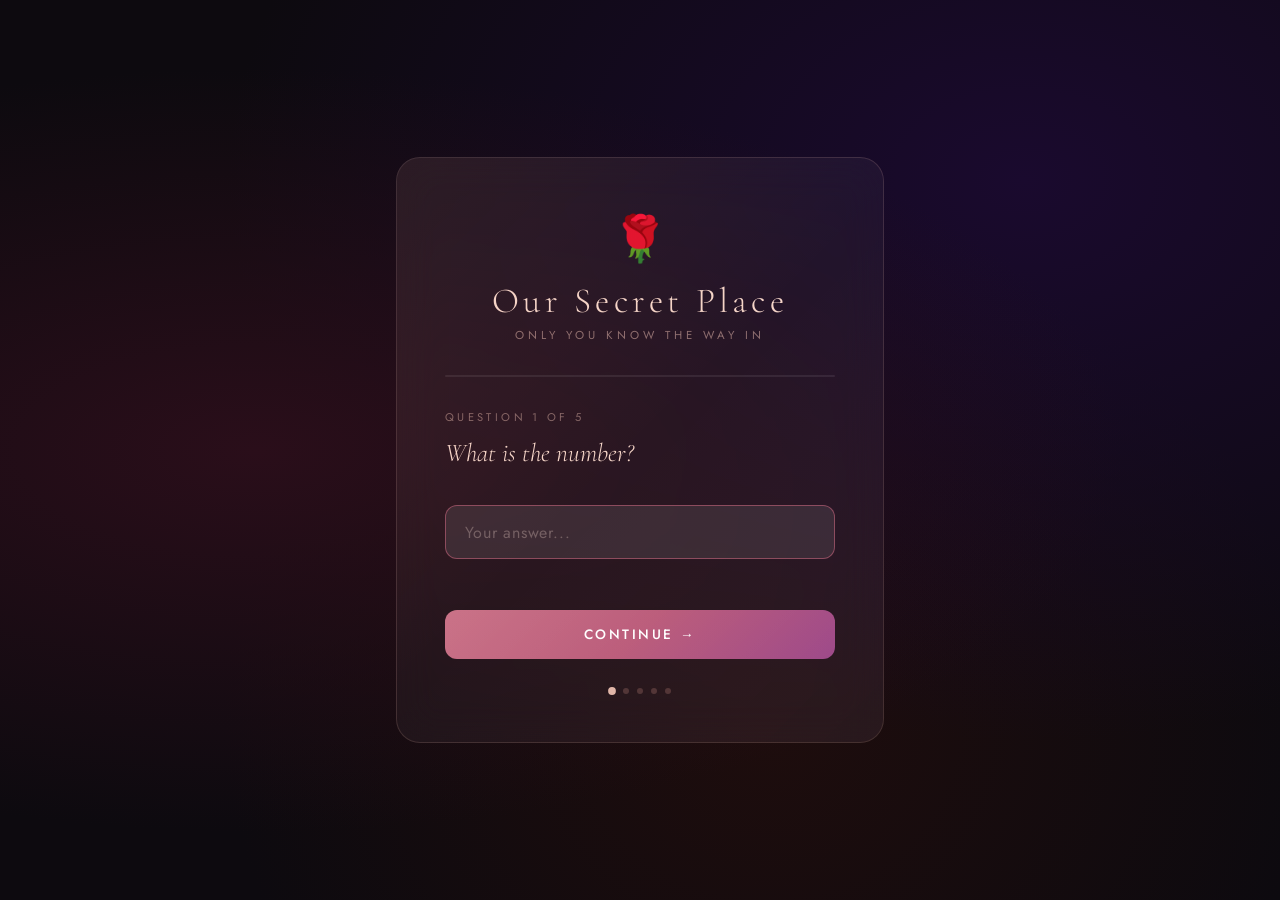
==== index.html @ 3a6cdae5 "still making changes" ====
<!DOCTYPE html>
<html>
<head>
<meta charset="UTF-8">
<meta name="viewport" content="width=device-width, initial-scale=1.0">
<style>
  
  @import url('https://fonts.googleapis.com/css2?family=Cormorant+Garamond:ital,wght@0,300;0,400;0,600;1,300;1,400&family=Jost:wght@300;400;500&display=swap');

  *, *::before, *::after { box-sizing: border-box; margin: 0; padding: 0; }

  body {
    font-family: 'Jost', sans-serif;
    min-height: 100vh;
    background: #0d0a0f;
    color: #f5ede8;
    display: flex;
    align-items: center;
    justify-content: center;
    overflow-x: hidden;
  }

  .bg {
    position: fixed; inset: 0; z-index: 0;
    background: radial-gradient(ellipse at 20% 50%, #2a0e1a 0%, transparent 60%),
                radial-gradient(ellipse at 80% 20%, #1a0a2e 0%, transparent 55%),
                radial-gradient(ellipse at 60% 80%, #1e0d0d 0%, transparent 50%),
                #0d0a0f;
  }

  .petals-container {
    position: fixed; inset: 0; z-index: 1; pointer-events: none; overflow: hidden;
  }

  .petal {
    position: absolute; top: -40px;
    font-size: 18px;
    opacity: 0;
    animation: fallPetal linear infinite;
  }

  @keyframes fallPetal {
    0%   { transform: translateY(0) rotate(0deg) translateX(0); opacity: 0; }
    10%  { opacity: 0.6; }
    90%  { opacity: 0.3; }
    100% { transform: translateY(110vh) rotate(540deg) translateX(80px); opacity: 0; }
  }

  .wrap {
    position: relative; z-index: 10;
    width: 100%; max-width: 520px;
    padding: 1rem;
    display: flex;
    flex-direction: column;
    align-items: center;
    gap: 0;
  }

  /* SCREENS */
  .screen { width: 100%; display: none; flex-direction: column; align-items: center; gap: 0; }
  .screen.active { display: flex; }

  /* LOGIN CARD */
.card {
  width: 100%;
  max-width: 520px;
  background: rgba(255,255,255,0.04);
  border: 1px solid rgba(255,200,190,0.15);
  border-radius: 24px;
  padding: clamp(1.5rem, 4vw, 3rem);
  backdrop-filter: blur(20px);
  position: relative;
  overflow: hidden;
}
@media (max-width: 600px) {
  body {
    padding: 1rem;
  }

  .wrap {
    padding: 0;
    max-width: 100%;
  }

  .logo-title {
    font-size: 1.8rem;
  }

  .question-text {
    font-size: 1.25rem;
    min-height: auto;
  }

  .btn {
    padding: 1rem;
    font-size: 0.8rem;
  }

  .card {
    border-radius: 18px;
  }
}

  .card::before {
    content: '';
    position: absolute; inset: 0;
    background: linear-gradient(135deg, rgba(255,150,130,0.06) 0%, transparent 50%, rgba(180,100,200,0.04) 100%);
    pointer-events: none;
  }

  .logo {
    text-align: center;
    margin-bottom: 2rem;
  }

  .logo-heart {
    font-size: 2.8rem;
    display: block;
    margin-bottom: 0.5rem;
    animation: heartbeat 2s ease-in-out infinite;
  }

  @keyframes heartbeat {
    0%, 100% { transform: scale(1); }
    14% { transform: scale(1.15); }
    28% { transform: scale(1); }
    42% { transform: scale(1.1); }
    56% { transform: scale(1); }
  }

  .logo-title {
    font-family: 'Cormorant Garamond', serif;
    font-size: 2.2rem;
    font-weight: 300;
    letter-spacing: 0.12em;
    color: #f5d5c8;
  }

  .logo-sub {
    font-size: 0.72rem;
    letter-spacing: 0.35em;
    text-transform: uppercase;
    color: rgba(245,200,185,0.5);
    margin-top: 0.3rem;
  }

  /* PROGRESS */
  .progress-bar {
    width: 100%;
    height: 2px;
    background: rgba(255,255,255,0.08);
    border-radius: 2px;
    margin-bottom: 2rem;
    overflow: hidden;
  }

  .progress-fill {
    height: 100%;
    background: linear-gradient(90deg, #c4637a, #e8a87c);
    border-radius: 2px;
    transition: width 0.5s cubic-bezier(.4,0,.2,1);
  }

  .step-label {
    font-size: 0.7rem;
    letter-spacing: 0.3em;
    text-transform: uppercase;
    color: rgba(245,200,185,0.45);
    margin-bottom: 0.6rem;
  }

  .question-text {
    font-family: 'Cormorant Garamond', serif;
    font-size: 1.6rem;
    font-weight: 300;
    font-style: italic;
    color: #f5d5c8;
    margin-bottom: 1.6rem;
    line-height: 1.4;
    min-height: 2.8rem;
  }

  .input-wrap {
    position: relative;
    margin-bottom: 1.2rem;
  }

  .input-wrap input {
    width: 100%;
    background: rgba(255,255,255,0.06);
    border: 1px solid rgba(255,180,160,0.2);
    border-radius: 12px;
    padding: 0.9rem 1.2rem;
    font-family: 'Jost', sans-serif;
    font-size: 1rem;
    color: #f5ede8;
    letter-spacing: 0.05em;
    outline: none;
    transition: border-color 0.3s, background 0.3s;
  }

  .input-wrap input::placeholder { color: rgba(245,220,210,0.3); }
  .input-wrap input:focus {
    border-color: rgba(196,99,122,0.6);
    background: rgba(255,255,255,0.09);
  }

  .input-wrap input.error { border-color: rgba(220,80,80,0.7); animation: shake 0.35s ease; }
  .input-wrap input.success { border-color: rgba(100,210,140,0.7); }

  @keyframes shake {
    0%,100% { transform: translateX(0); }
    20% { transform: translateX(-8px); }
    40% { transform: translateX(8px); }
    60% { transform: translateX(-5px); }
    80% { transform: translateX(5px); }
  }

  .err-msg {
    font-size: 0.78rem;
    color: #e87070;
    margin-top: 0.4rem;
    min-height: 1.1rem;
    letter-spacing: 0.04em;
    display: flex;
    align-items: center;
    gap: 0.4rem;
  }

  .btn {
    width: 100%;
    padding: 0.9rem;
    border: none;
    border-radius: 12px;
    background: linear-gradient(135deg, #c4637a 0%, #b85575 50%, #9e4a8a 100%);
    color: #fff;
    font-family: 'Jost', sans-serif;
    font-size: 0.85rem;
    font-weight: 500;
    letter-spacing: 0.18em;
    text-transform: uppercase;
    cursor: pointer;
    margin-top: 0.5rem;
    transition: opacity 0.2s, transform 0.15s;
    position: relative;
    overflow: hidden;
  }

  .btn:hover { opacity: 0.9; transform: translateY(-1px); }
  .btn:active { transform: scale(0.98); }

  .btn::after {
    content: '';
    position: absolute; inset: 0;
    background: linear-gradient(135deg, rgba(255,255,255,0.1), transparent);
    pointer-events: none;
  }

  /* DOTS */
  .dots {
    display: flex; gap: 8px; justify-content: center; margin-top: 1.8rem;
  }

  .dot {
    width: 6px; height: 6px; border-radius: 50%;
    background: rgba(255,180,160,0.2);
    transition: background 0.3s, transform 0.3s;
  }

  .dot.done { background: rgba(196,99,122,0.8); transform: scale(1.2); }
  .dot.current { background: rgba(245,200,185,0.9); transform: scale(1.3); }

  /* HOME SCREEN */
  .home-card {
    width: 100%;
    background: rgba(255,255,255,0.04);
    border: 1px solid rgba(255,200,190,0.15);
    border-radius: 24px;
    padding: 3rem 2.5rem;
    backdrop-filter: blur(20px);
    text-align: center;
  }

  .home-welcome {
    font-family: 'Cormorant Garamond', serif;
    font-size: 2.8rem;
    font-weight: 300;
    font-style: italic;
    color: #f5d5c8;
    margin-bottom: 0.5rem;
  }

  .home-sub {
    font-size: 0.78rem;
    letter-spacing: 0.3em;
    text-transform: uppercase;
    color: rgba(245,200,185,0.4);
    margin-bottom: 2.5rem;
  }

  .nav-grid {
    display: grid;
    grid-template-columns: 1fr 1fr;
    gap: 1rem;
    margin-bottom: 2rem;
  }

  .nav-item {
    background: rgba(255,255,255,0.05);
    border: 1px solid rgba(255,180,160,0.15);
    border-radius: 16px;
    padding: 1.4rem 1rem;
    cursor: pointer;
    transition: background 0.2s, border-color 0.2s, transform 0.2s;
    display: flex;
    flex-direction: column;
    align-items: center;
    gap: 0.6rem;
  }

  .nav-item:hover {
    background: rgba(196,99,122,0.15);
    border-color: rgba(196,99,122,0.4);
    transform: translateY(-2px);
  }

  .nav-icon { font-size: 1.8rem; }

  .nav-label {
    font-size: 0.75rem;
    letter-spacing: 0.2em;
    text-transform: uppercase;
    color: rgba(245,200,185,0.7);
  }

  .logout-btn {
    background: transparent;
    border: 1px solid rgba(255,180,160,0.2);
    border-radius: 10px;
    padding: 0.6rem 1.6rem;
    color: rgba(245,200,185,0.45);
    font-family: 'Jost', sans-serif;
    font-size: 0.75rem;
    letter-spacing: 0.2em;
    text-transform: uppercase;
    cursor: pointer;
    transition: all 0.2s;
  }

  .logout-btn:hover { border-color: rgba(196,99,122,0.4); color: #f5d5c8; }

  /* DECORATIVE LINE */
  .deco-line {
    width: 60px; height: 1px;
    background: linear-gradient(90deg, transparent, rgba(196,99,122,0.5), transparent);
    margin: 1.5rem auto;
  }
</style>
</head>
<body>

<div class="bg"></div>
<div class="petals-container" id="petals"></div>

<div class="wrap">

  <!-- LOGIN SCREEN -->
  <div class="screen active" id="screen-login">
    <div class="card">
      <div class="logo">
        <span class="logo-heart">🌹</span>
        <div class="logo-title">Our Secret Place</div>
        <div class="logo-sub">Only you know the way in</div>
      </div>

      <div class="progress-bar">
        <div class="progress-fill" id="progress" style="width: 0%"></div>
      </div>

      <div class="step-label" id="step-label">Question 1 of 5</div>
      <div class="question-text" id="question-text">What is the number?</div>

      <div class="input-wrap">
        <input type="text" id="answer-input" placeholder="Your answer..." autocomplete="off" />
        <div class="err-msg" id="err-msg"></div>
      </div>

      <button class="btn" id="next-btn" onclick="checkAnswer()">Continue →</button>

      <div class="dots" id="dots"></div>
    </div>
  </div>

  <!-- HOME SCREEN -->
  <div class="screen" id="screen-home">
    <div class="home-card">
      <div style="font-size:3rem; margin-bottom:0.8rem;">💕</div>
      <div class="home-welcome">Welcome, My Love</div>
      <div class="home-sub">You knew every answer</div>
      <div class="deco-line"></div>

      <div class="nav-grid">
        <div class="nav-item">
          <span class="nav-icon">📖</span>
          <span class="nav-label">Our Story</span>
        </div>
        <div class="nav-item">
          <span class="nav-icon">📸</span>
          <span class="nav-label">Memories</span>
        </div>
        <div class="nav-item">
          <span class="nav-icon">💌</span>
          <span class="nav-label">Love Notes</span>
        </div>
        <div class="nav-item">
          <span class="nav-icon">🌟</span>
          <span class="nav-label">Our Dreams</span>
        </div>
      </div>

      <div class="deco-line"></div>
      <button class="logout-btn" onclick="logout()">Sign Out</button>
    </div>
  </div>

</div>

<script>
  const QUESTIONS = [
    { q: "What is the number?",             key: "27",                          hint: "Think carefully, my love..." },
    { q: "What is the love code?",           key: "WFWTWF",                      hint: "Only we know this one..." },
    { q: "How many kids?",                   key: "5",                           hint: "Our little family..." },
    { q: "Behind the necklace?",             key: "no matter what i will love you always", hint: "Those special words..." },
    { q: "What do we rely on?",              key: "FAITHFULLNESS",              hint: "Our foundation..." }
  ];

  let step = 0;
  let attempts = 0;

  function normalize(s){ return s.trim().toLowerCase().replace(/\s+/g,' '); }

  function renderStep(){
    const q = QUESTIONS[step];
    document.getElementById('question-text').textContent = q.q;
    document.getElementById('step-label').textContent = `Question ${step+1} of ${QUESTIONS.length}`;
    document.getElementById('progress').style.width = (step / QUESTIONS.length * 100) + '%';
    document.getElementById('answer-input').value = '';
    document.getElementById('answer-input').className = '';
    document.getElementById('err-msg').textContent = '';
    renderDots();
    document.getElementById('answer-input').focus();
    attempts = 0;
  }

  function renderDots(){
    const c = document.getElementById('dots');
    c.innerHTML = '';
    for(let i=0;i<QUESTIONS.length;i++){
      const d = document.createElement('div');
      d.className = 'dot' + (i < step ? ' done' : i === step ? ' current' : '');
      c.appendChild(d);
    }
  }

  function checkAnswer(){
    const inp = document.getElementById('answer-input');
    const val = normalize(inp.value);
    const correct = normalize(QUESTIONS[step].key);
    const err = document.getElementById('err-msg');

    if(!val){ err.textContent = '✦ Please enter your answer'; return; }

    if(val === correct){
      inp.className = 'success';
      err.textContent = '';
      step++;
      if(step >= QUESTIONS.length){
        document.getElementById('progress').style.width = '100%';
        setTimeout(showHome, 600);
      } else {
        setTimeout(renderStep, 450);
      }
    } else {
      attempts++;
      inp.className = 'error';
      setTimeout(()=>inp.classList.remove('error'),400);
      if(attempts >= 2){
        err.textContent = '✦ ' + QUESTIONS[step].hint;
      } else {
        err.textContent = '✦ That\'s not quite right, try again';
      }
    }
  }

function showHome(){
  localStorage.setItem("authenticated", "true");

  setTimeout(() => {
    window.location.href = "home-page.html";
  }, 1200);
}



  function logout(){
    step = 0;
    document.getElementById('screen-home').classList.remove('active');
    document.getElementById('screen-login').classList.add('active');
    renderStep();
  }

  document.getElementById('answer-input').addEventListener('keydown', e => {
    if(e.key === 'Enter') checkAnswer();
  });

  // PETALS
  const PETAL_CHARS = ['🌸','🌺','🌹','💮','🏵','✿','❀'];
  function spawnPetal(){
    const p = document.createElement('div');
    p.className = 'petal';
    p.textContent = PETAL_CHARS[Math.floor(Math.random()*PETAL_CHARS.length)];
    p.style.left = Math.random()*100 + 'vw';
    p.style.fontSize = (12 + Math.random()*14) + 'px';
    p.style.animationDuration = (8 + Math.random()*10) + 's';
    p.style.animationDelay = (Math.random()*6) + 's';
    document.getElementById('petals').appendChild(p);
    setTimeout(()=>p.remove(), 20000);
  }

  function createBurst(){
    for(let i=0;i<12;i++) setTimeout(spawnPetal, i*80);
  }

  setInterval(spawnPetal, 1800);
  for(let i=0;i<5;i++) setTimeout(spawnPetal, i*400);

  renderStep();




</script>
</body>
</html>
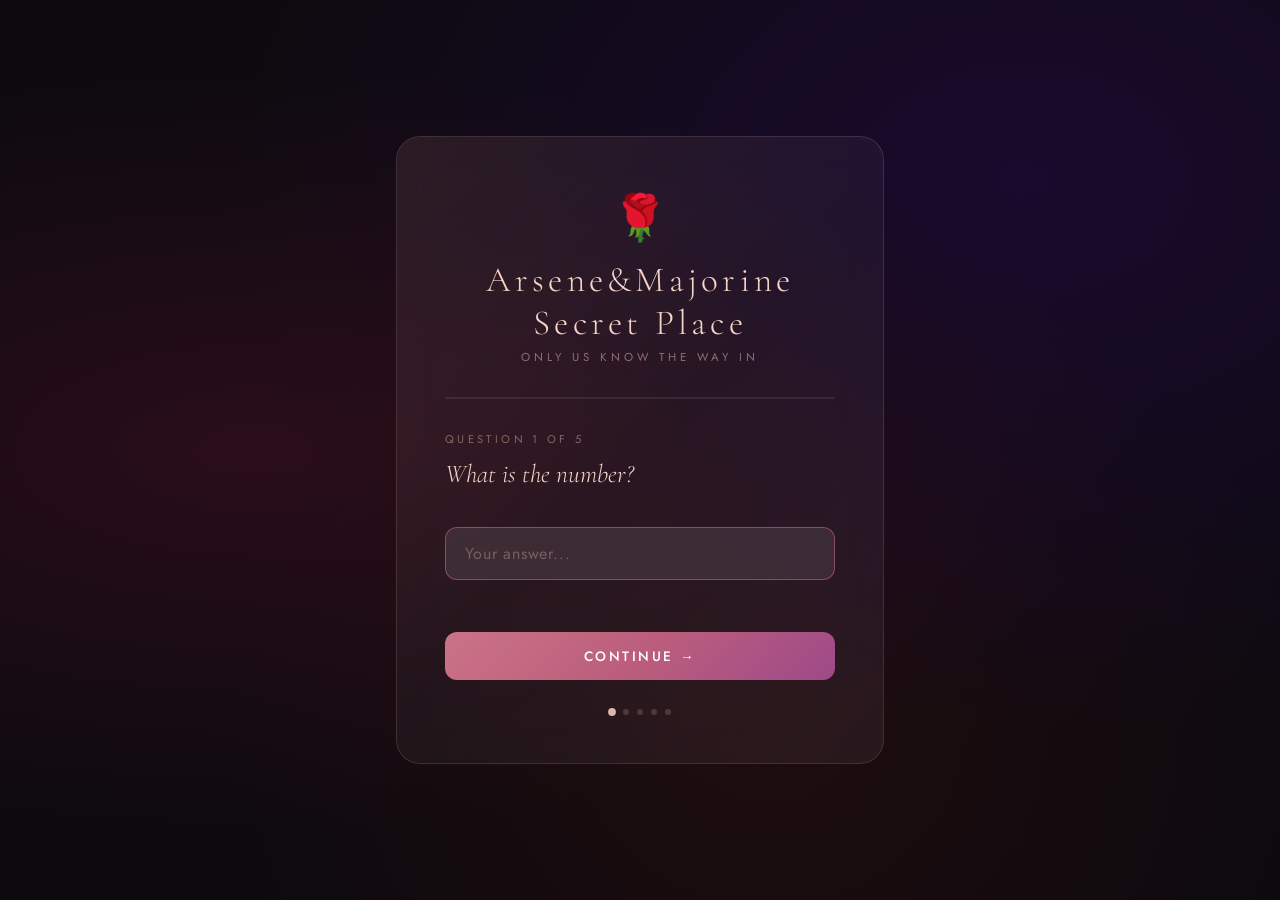
==== commit a6c4d562: "added the texts" ====
--- a/index.html
+++ b/index.html
@@ -2,7 +2,7 @@
 <html>
 <head>
 <meta charset="UTF-8">
-<meta name="viewport" content="width=device-width, initial-scale=1.0">
+<meta name="viewport" content="width=device-width, initial-scale=1.0, maximum-scale=1.0, user-scalable=no">
 <style>
   
   @import url('https://fonts.googleapis.com/css2?family=Cormorant+Garamond:ital,wght@0,300;0,400;0,600;1,300;1,400&family=Jost:wght@300;400;500&display=swap');
@@ -18,6 +18,7 @@
     align-items: center;
     justify-content: center;
     overflow-x: hidden;
+      touch-action: manipulation;
   }
 
   .bg {
@@ -369,8 +370,8 @@
     <div class="card">
       <div class="logo">
         <span class="logo-heart">🌹</span>
-        <div class="logo-title">Our Secret Place</div>
-        <div class="logo-sub">Only you know the way in</div>
+        <div class="logo-title">Arsene&Majorine Secret Place</div>
+        <div class="logo-sub">Only Us know the way in</div>
       </div>
 
       <div class="progress-bar">
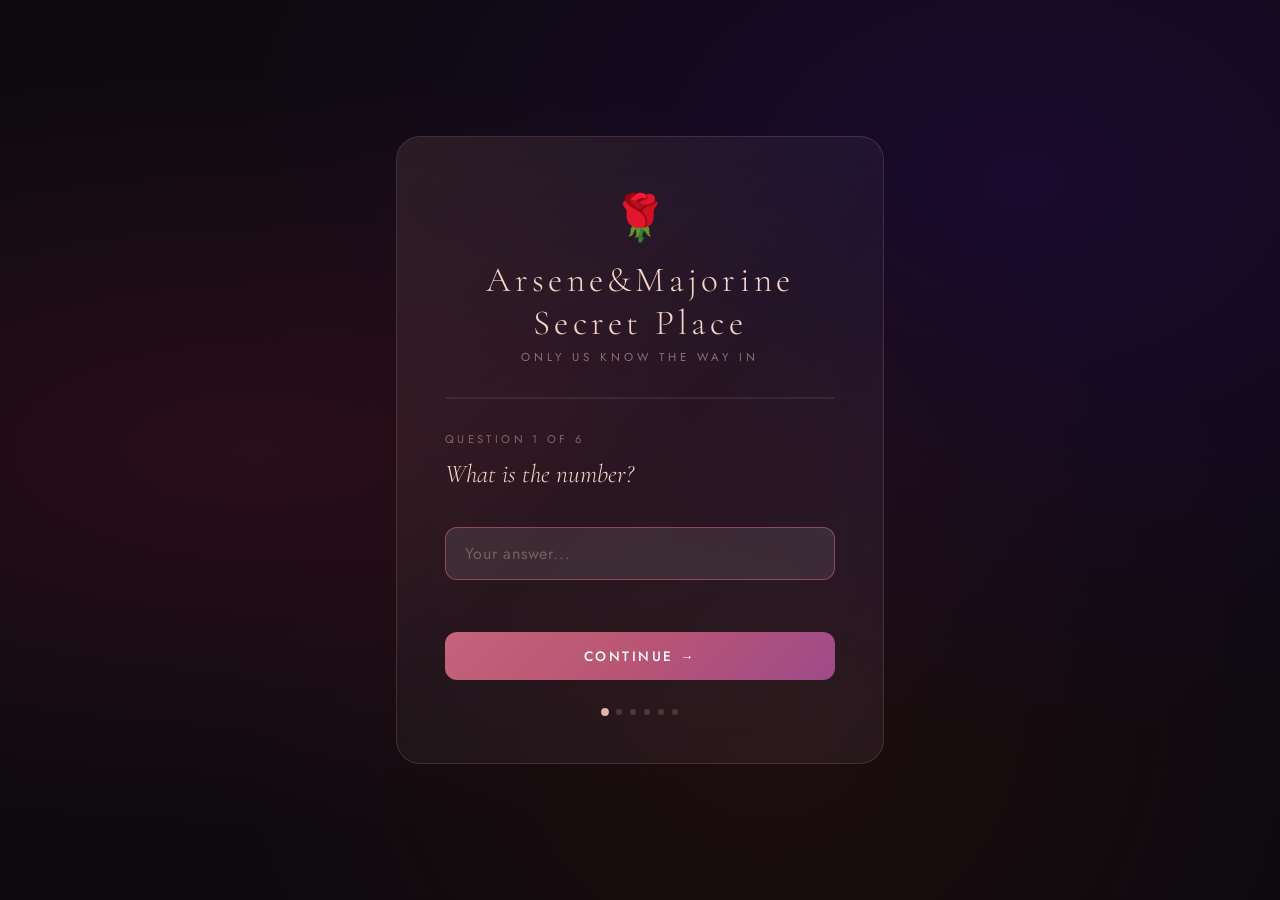
==== commit 02607b1d: "passwords" ====
--- a/index.html
+++ b/index.html
@@ -4,358 +4,44 @@
 <meta charset="UTF-8">
 <meta name="viewport" content="width=device-width, initial-scale=1.0, maximum-scale=1.0, user-scalable=no">
 <style>
-  
   @import url('https://fonts.googleapis.com/css2?family=Cormorant+Garamond:ital,wght@0,300;0,400;0,600;1,300;1,400&family=Jost:wght@300;400;500&display=swap');
-
   *, *::before, *::after { box-sizing: border-box; margin: 0; padding: 0; }
-
-  body {
-    font-family: 'Jost', sans-serif;
-    min-height: 100vh;
-    background: #0d0a0f;
-    color: #f5ede8;
-    display: flex;
-    align-items: center;
-    justify-content: center;
-    overflow-x: hidden;
-      touch-action: manipulation;
-  }
-
-  .bg {
-    position: fixed; inset: 0; z-index: 0;
-    background: radial-gradient(ellipse at 20% 50%, #2a0e1a 0%, transparent 60%),
-                radial-gradient(ellipse at 80% 20%, #1a0a2e 0%, transparent 55%),
-                radial-gradient(ellipse at 60% 80%, #1e0d0d 0%, transparent 50%),
-                #0d0a0f;
-  }
-
-  .petals-container {
-    position: fixed; inset: 0; z-index: 1; pointer-events: none; overflow: hidden;
-  }
-
-  .petal {
-    position: absolute; top: -40px;
-    font-size: 18px;
-    opacity: 0;
-    animation: fallPetal linear infinite;
-  }
-
-  @keyframes fallPetal {
-    0%   { transform: translateY(0) rotate(0deg) translateX(0); opacity: 0; }
-    10%  { opacity: 0.6; }
-    90%  { opacity: 0.3; }
-    100% { transform: translateY(110vh) rotate(540deg) translateX(80px); opacity: 0; }
-  }
-
-  .wrap {
-    position: relative; z-index: 10;
-    width: 100%; max-width: 520px;
-    padding: 1rem;
-    display: flex;
-    flex-direction: column;
-    align-items: center;
-    gap: 0;
-  }
-
-  /* SCREENS */
-  .screen { width: 100%; display: none; flex-direction: column; align-items: center; gap: 0; }
+  body { font-family: 'Jost', sans-serif; min-height: 100vh; background: #0d0a0f; color: #f5ede8; display: flex; align-items: center; justify-content: center; overflow-x: hidden; touch-action: manipulation; }
+  .bg { position: fixed; inset: 0; z-index: 0; background: radial-gradient(ellipse at 20% 50%, #2a0e1a 0%, transparent 60%), radial-gradient(ellipse at 80% 20%, #1a0a2e 0%, transparent 55%), radial-gradient(ellipse at 60% 80%, #1e0d0d 0%, transparent 50%), #0d0a0f; }
+  .petals-container { position: fixed; inset: 0; z-index: 1; pointer-events: none; overflow: hidden; }
+  .petal { position: absolute; top: -40px; font-size: 18px; opacity: 0; animation: fallPetal linear infinite; }
+  @keyframes fallPetal { 0% { transform: translateY(0) rotate(0deg) translateX(0); opacity: 0; } 10% { opacity: 0.6; } 90% { opacity: 0.3; } 100% { transform: translateY(110vh) rotate(540deg) translateX(80px); opacity: 0; } }
+  .wrap { position: relative; z-index: 10; width: 100%; max-width: 520px; padding: 1rem; display: flex; flex-direction: column; align-items: center; }
+  .screen { width: 100%; display: none; flex-direction: column; align-items: center; }
   .screen.active { display: flex; }
-
-  /* LOGIN CARD */
-.card {
-  width: 100%;
-  max-width: 520px;
-  background: rgba(255,255,255,0.04);
-  border: 1px solid rgba(255,200,190,0.15);
-  border-radius: 24px;
-  padding: clamp(1.5rem, 4vw, 3rem);
-  backdrop-filter: blur(20px);
-  position: relative;
-  overflow: hidden;
-}
-@media (max-width: 600px) {
-  body {
-    padding: 1rem;
-  }
-
-  .wrap {
-    padding: 0;
-    max-width: 100%;
-  }
-
-  .logo-title {
-    font-size: 1.8rem;
-  }
-
-  .question-text {
-    font-size: 1.25rem;
-    min-height: auto;
-  }
-
-  .btn {
-    padding: 1rem;
-    font-size: 0.8rem;
-  }
-
-  .card {
-    border-radius: 18px;
-  }
-}
-
-  .card::before {
-    content: '';
-    position: absolute; inset: 0;
-    background: linear-gradient(135deg, rgba(255,150,130,0.06) 0%, transparent 50%, rgba(180,100,200,0.04) 100%);
-    pointer-events: none;
-  }
-
-  .logo {
-    text-align: center;
-    margin-bottom: 2rem;
-  }
-
-  .logo-heart {
-    font-size: 2.8rem;
-    display: block;
-    margin-bottom: 0.5rem;
-    animation: heartbeat 2s ease-in-out infinite;
-  }
-
-  @keyframes heartbeat {
-    0%, 100% { transform: scale(1); }
-    14% { transform: scale(1.15); }
-    28% { transform: scale(1); }
-    42% { transform: scale(1.1); }
-    56% { transform: scale(1); }
-  }
-
-  .logo-title {
-    font-family: 'Cormorant Garamond', serif;
-    font-size: 2.2rem;
-    font-weight: 300;
-    letter-spacing: 0.12em;
-    color: #f5d5c8;
-  }
-
-  .logo-sub {
-    font-size: 0.72rem;
-    letter-spacing: 0.35em;
-    text-transform: uppercase;
-    color: rgba(245,200,185,0.5);
-    margin-top: 0.3rem;
-  }
-
-  /* PROGRESS */
-  .progress-bar {
-    width: 100%;
-    height: 2px;
-    background: rgba(255,255,255,0.08);
-    border-radius: 2px;
-    margin-bottom: 2rem;
-    overflow: hidden;
-  }
-
-  .progress-fill {
-    height: 100%;
-    background: linear-gradient(90deg, #c4637a, #e8a87c);
-    border-radius: 2px;
-    transition: width 0.5s cubic-bezier(.4,0,.2,1);
-  }
-
-  .step-label {
-    font-size: 0.7rem;
-    letter-spacing: 0.3em;
-    text-transform: uppercase;
-    color: rgba(245,200,185,0.45);
-    margin-bottom: 0.6rem;
-  }
-
-  .question-text {
-    font-family: 'Cormorant Garamond', serif;
-    font-size: 1.6rem;
-    font-weight: 300;
-    font-style: italic;
-    color: #f5d5c8;
-    margin-bottom: 1.6rem;
-    line-height: 1.4;
-    min-height: 2.8rem;
-  }
-
-  .input-wrap {
-    position: relative;
-    margin-bottom: 1.2rem;
-  }
-
-  .input-wrap input {
-    width: 100%;
-    background: rgba(255,255,255,0.06);
-    border: 1px solid rgba(255,180,160,0.2);
-    border-radius: 12px;
-    padding: 0.9rem 1.2rem;
-    font-family: 'Jost', sans-serif;
-    font-size: 1rem;
-    color: #f5ede8;
-    letter-spacing: 0.05em;
-    outline: none;
-    transition: border-color 0.3s, background 0.3s;
-  }
-
+  .card { width: 100%; max-width: 520px; background: rgba(255,255,255,0.04); border: 1px solid rgba(255,200,190,0.15); border-radius: 24px; padding: clamp(1.5rem, 4vw, 3rem); backdrop-filter: blur(20px); position: relative; overflow: hidden; }
+  .card::before { content: ''; position: absolute; inset: 0; background: linear-gradient(135deg, rgba(255,150,130,0.06) 0%, transparent 50%, rgba(180,100,200,0.04) 100%); pointer-events: none; }
+  .logo { text-align: center; margin-bottom: 2rem; }
+  .logo-heart { font-size: 2.8rem; display: block; margin-bottom: 0.5rem; animation: heartbeat 2s ease-in-out infinite; }
+  @keyframes heartbeat { 0%, 100% { transform: scale(1); } 14% { transform: scale(1.15); } 28% { transform: scale(1); } 42% { transform: scale(1.1); } 56% { transform: scale(1); } }
+  .logo-title { font-family: 'Cormorant Garamond', serif; font-size: 2.2rem; font-weight: 300; letter-spacing: 0.12em; color: #f5d5c8; }
+  .logo-sub { font-size: 0.72rem; letter-spacing: 0.35em; text-transform: uppercase; color: rgba(245,200,185,0.5); margin-top: 0.3rem; }
+  .progress-bar { width: 100%; height: 2px; background: rgba(255,255,255,0.08); border-radius: 2px; margin-bottom: 2rem; overflow: hidden; }
+  .progress-fill { height: 100%; background: linear-gradient(90deg, #c4637a, #e8a87c); border-radius: 2px; transition: width 0.5s cubic-bezier(.4,0,.2,1); }
+  .step-label { font-size: 0.7rem; letter-spacing: 0.3em; text-transform: uppercase; color: rgba(245,200,185,0.45); margin-bottom: 0.6rem; }
+  .question-text { font-family: 'Cormorant Garamond', serif; font-size: 1.6rem; font-weight: 300; font-style: italic; color: #f5d5c8; margin-bottom: 1.6rem; line-height: 1.4; min-height: 2.8rem; }
+  .input-wrap { position: relative; margin-bottom: 1.2rem; }
+  .input-wrap input { width: 100%; background: rgba(255,255,255,0.06); border: 1px solid rgba(255,180,160,0.2); border-radius: 12px; padding: 0.9rem 1.2rem; font-family: 'Jost', sans-serif; font-size: 1rem; color: #f5ede8; letter-spacing: 0.05em; outline: none; transition: border-color 0.3s, background 0.3s; }
   .input-wrap input::placeholder { color: rgba(245,220,210,0.3); }
-  .input-wrap input:focus {
-    border-color: rgba(196,99,122,0.6);
-    background: rgba(255,255,255,0.09);
-  }
-
+  .input-wrap input:focus { border-color: rgba(196,99,122,0.6); background: rgba(255,255,255,0.09); }
   .input-wrap input.error { border-color: rgba(220,80,80,0.7); animation: shake 0.35s ease; }
   .input-wrap input.success { border-color: rgba(100,210,140,0.7); }
-
-  @keyframes shake {
-    0%,100% { transform: translateX(0); }
-    20% { transform: translateX(-8px); }
-    40% { transform: translateX(8px); }
-    60% { transform: translateX(-5px); }
-    80% { transform: translateX(5px); }
-  }
-
-  .err-msg {
-    font-size: 0.78rem;
-    color: #e87070;
-    margin-top: 0.4rem;
-    min-height: 1.1rem;
-    letter-spacing: 0.04em;
-    display: flex;
-    align-items: center;
-    gap: 0.4rem;
-  }
-
-  .btn {
-    width: 100%;
-    padding: 0.9rem;
-    border: none;
-    border-radius: 12px;
-    background: linear-gradient(135deg, #c4637a 0%, #b85575 50%, #9e4a8a 100%);
-    color: #fff;
-    font-family: 'Jost', sans-serif;
-    font-size: 0.85rem;
-    font-weight: 500;
-    letter-spacing: 0.18em;
-    text-transform: uppercase;
-    cursor: pointer;
-    margin-top: 0.5rem;
-    transition: opacity 0.2s, transform 0.15s;
-    position: relative;
-    overflow: hidden;
-  }
-
+  @keyframes shake { 0%,100% { transform: translateX(0); } 20% { transform: translateX(-8px); } 40% { transform: translateX(8px); } 60% { transform: translateX(-5px); } 80% { transform: translateX(5px); } }
+  .err-msg { font-size: 0.78rem; color: #e87070; margin-top: 0.4rem; min-height: 1.1rem; letter-spacing: 0.04em; display: flex; align-items: center; gap: 0.4rem; }
+  .btn { width: 100%; padding: 0.9rem; border: none; border-radius: 12px; background: linear-gradient(135deg, #c4637a 0%, #b85575 50%, #9e4a8a 100%); color: #fff; font-family: 'Jost', sans-serif; font-size: 0.85rem; font-weight: 500; letter-spacing: 0.18em; text-transform: uppercase; cursor: pointer; margin-top: 0.5rem; transition: opacity 0.2s, transform 0.15s; position: relative; overflow: hidden; }
   .btn:hover { opacity: 0.9; transform: translateY(-1px); }
   .btn:active { transform: scale(0.98); }
-
-  .btn::after {
-    content: '';
-    position: absolute; inset: 0;
-    background: linear-gradient(135deg, rgba(255,255,255,0.1), transparent);
-    pointer-events: none;
-  }
-
-  /* DOTS */
-  .dots {
-    display: flex; gap: 8px; justify-content: center; margin-top: 1.8rem;
-  }
-
-  .dot {
-    width: 6px; height: 6px; border-radius: 50%;
-    background: rgba(255,180,160,0.2);
-    transition: background 0.3s, transform 0.3s;
-  }
-
+  .dots { display: flex; gap: 8px; justify-content: center; margin-top: 1.8rem; }
+  .dot { width: 6px; height: 6px; border-radius: 50%; background: rgba(255,180,160,0.2); transition: background 0.3s, transform 0.3s; }
   .dot.done { background: rgba(196,99,122,0.8); transform: scale(1.2); }
   .dot.current { background: rgba(245,200,185,0.9); transform: scale(1.3); }
-
-  /* HOME SCREEN */
-  .home-card {
-    width: 100%;
-    background: rgba(255,255,255,0.04);
-    border: 1px solid rgba(255,200,190,0.15);
-    border-radius: 24px;
-    padding: 3rem 2.5rem;
-    backdrop-filter: blur(20px);
-    text-align: center;
-  }
-
-  .home-welcome {
-    font-family: 'Cormorant Garamond', serif;
-    font-size: 2.8rem;
-    font-weight: 300;
-    font-style: italic;
-    color: #f5d5c8;
-    margin-bottom: 0.5rem;
-  }
-
-  .home-sub {
-    font-size: 0.78rem;
-    letter-spacing: 0.3em;
-    text-transform: uppercase;
-    color: rgba(245,200,185,0.4);
-    margin-bottom: 2.5rem;
-  }
-
-  .nav-grid {
-    display: grid;
-    grid-template-columns: 1fr 1fr;
-    gap: 1rem;
-    margin-bottom: 2rem;
-  }
-
-  .nav-item {
-    background: rgba(255,255,255,0.05);
-    border: 1px solid rgba(255,180,160,0.15);
-    border-radius: 16px;
-    padding: 1.4rem 1rem;
-    cursor: pointer;
-    transition: background 0.2s, border-color 0.2s, transform 0.2s;
-    display: flex;
-    flex-direction: column;
-    align-items: center;
-    gap: 0.6rem;
-  }
-
-  .nav-item:hover {
-    background: rgba(196,99,122,0.15);
-    border-color: rgba(196,99,122,0.4);
-    transform: translateY(-2px);
-  }
-
-  .nav-icon { font-size: 1.8rem; }
-
-  .nav-label {
-    font-size: 0.75rem;
-    letter-spacing: 0.2em;
-    text-transform: uppercase;
-    color: rgba(245,200,185,0.7);
-  }
-
-  .logout-btn {
-    background: transparent;
-    border: 1px solid rgba(255,180,160,0.2);
-    border-radius: 10px;
-    padding: 0.6rem 1.6rem;
-    color: rgba(245,200,185,0.45);
-    font-family: 'Jost', sans-serif;
-    font-size: 0.75rem;
-    letter-spacing: 0.2em;
-    text-transform: uppercase;
-    cursor: pointer;
-    transition: all 0.2s;
-  }
-
-  .logout-btn:hover { border-color: rgba(196,99,122,0.4); color: #f5d5c8; }
-
-  /* DECORATIVE LINE */
-  .deco-line {
-    width: 60px; height: 1px;
-    background: linear-gradient(90deg, transparent, rgba(196,99,122,0.5), transparent);
-    margin: 1.5rem auto;
-  }
+  .lockout-msg { font-family: 'Cormorant Garamond', serif; font-size: 1.3rem; font-style: italic; color: #f5d5c8; text-align: center; margin: 1rem 0; opacity: 0.8; }
+  @media (max-width: 600px) { body { padding: 1rem; } .wrap { padding: 0; max-width: 100%; } .logo-title { font-size: 1.8rem; } .question-text { font-size: 1.25rem; min-height: auto; } .btn { padding: 1rem; font-size: 0.8rem; } .card { border-radius: 18px; } }
 </style>
 </head>
 <body>
@@ -364,8 +50,6 @@
 <div class="petals-container" id="petals"></div>
 
 <div class="wrap">
-
-  <!-- LOGIN SCREEN -->
   <div class="screen active" id="screen-login">
     <div class="card">
       <div class="logo">
@@ -373,173 +57,226 @@
         <div class="logo-title">Arsene&Majorine Secret Place</div>
         <div class="logo-sub">Only Us know the way in</div>
       </div>
-
       <div class="progress-bar">
         <div class="progress-fill" id="progress" style="width: 0%"></div>
       </div>
-
       <div class="step-label" id="step-label">Question 1 of 5</div>
-      <div class="question-text" id="question-text">What is the number?</div>
-
+      <div class="question-text" id="question-text"></div>
       <div class="input-wrap">
-        <input type="text" id="answer-input" placeholder="Your answer..." autocomplete="off" />
+        <input type="text" id="answer-input" placeholder="Your answer..." autocomplete="off" spellcheck="false" />
         <div class="err-msg" id="err-msg"></div>
       </div>
-
       <button class="btn" id="next-btn" onclick="checkAnswer()">Continue →</button>
-
       <div class="dots" id="dots"></div>
     </div>
   </div>
-
-  <!-- HOME SCREEN -->
-  <div class="screen" id="screen-home">
-    <div class="home-card">
-      <div style="font-size:3rem; margin-bottom:0.8rem;">💕</div>
-      <div class="home-welcome">Welcome, My Love</div>
-      <div class="home-sub">You knew every answer</div>
-      <div class="deco-line"></div>
-
-      <div class="nav-grid">
-        <div class="nav-item">
-          <span class="nav-icon">📖</span>
-          <span class="nav-label">Our Story</span>
-        </div>
-        <div class="nav-item">
-          <span class="nav-icon">📸</span>
-          <span class="nav-label">Memories</span>
-        </div>
-        <div class="nav-item">
-          <span class="nav-icon">💌</span>
-          <span class="nav-label">Love Notes</span>
-        </div>
-        <div class="nav-item">
-          <span class="nav-icon">🌟</span>
-          <span class="nav-label">Our Dreams</span>
-        </div>
-      </div>
-
-      <div class="deco-line"></div>
-      <button class="logout-btn" onclick="logout()">Sign Out</button>
-    </div>
-  </div>
-
 </div>
 
 <script>
-  const QUESTIONS = [
-    { q: "What is the number?",             key: "27",                          hint: "Think carefully, my love..." },
-    { q: "What is the love code?",           key: "WFWTWF",                      hint: "Only we know this one..." },
-    { q: "How many kids?",                   key: "5",                           hint: "Our little family..." },
-    { q: "Behind the necklace?",             key: "no matter what i will love you always", hint: "Those special words..." },
-    { q: "What do we rely on?",              key: "FAITHFULLNESS",              hint: "Our foundation..." }
+// ─────────────────────────────────────────────────────────────────
+// HOW THIS WORKS:
+// Answers are stored as SHA-256 hashes. Even if someone reads this
+// code, they only see a hash — not the actual answer. They would
+// need to guess the answer, hash it, and compare — which is the
+// same as just guessing the answer directly.
+//
+// To update an answer:
+//   1. Go to https://emn178.github.io/online-tools/sha256.html
+//   2. Type your answer (lowercase, trimmed)
+//   3. Copy the hash and replace the one below
+// ─────────────────────────────────────────────────────────────────
+
+(function () {
+  'use strict';
+
+  // ── LOCKOUT CONFIG ──────────────────────────────────────────────
+  // Max wrong attempts across the whole session before a cooldown
+  const MAX_FAILS = 8;
+  const LOCKOUT_MS = 2 * 60 * 1000; // 2 minutes cooldown
+
+  // ── QUESTIONS & HASHED ANSWERS ─────────────────────────────────
+  // Each hash is SHA-256 of the answer in lowercase with spaces normalized.
+  // e.g. "FAITHFULLNESS" → normalize → "faithfullness" → SHA-256 hash
+  const Q = [
+    {
+      q: "What is the number?",
+      // SHA-256 of "27"
+      h: "670671cd97404156226e507973f2ab8330d3022ca96e0c93bdbdb320c41adcaf",
+      hint: "Think carefully, my love..."
+    },
+    {
+      q: "What is the love code?",
+      // SHA-256 of "wfwtwf"
+      h: "2f707f7bd62d62b1a431a81583f0ae2f08795cadfa259ef5e96372ba3918beb4",
+      hint: "Only we know this one..."
+    },
+    {
+      q: "How many kids?",
+      // SHA-256 of "5"
+      h: "37bd40c9dd9bb3a391b357eb42431071873fb6b55fbb50ab6fbc484776bbcccb",
+      hint: "Our little family..."
+    },
+    {
+      q: "Behind the necklace?",
+      // SHA-256 of "no matter what i will love you always"
+      h: "034405dcf0b33df7d76d2a002914e341ac8bfdffbdc953024190f223ae7ee9d1",
+      hint: "Those special words..."
+    },
+    {
+      q: "What do we rely on?",
+      // SHA-256 of "faithfullness"
+      h: "4ea7c508a7b9e04431cac6b67fd8610e31d2a372283652ad256512b13a21f1d6",
+      hint: "Our foundation..."
+    },
+    {
+      q: "What did Jedieh say?",
+      // SHA-256 of "faithfullness"
+      h: "4c6c3b493e175a63386df29ed8c08c0ab3b9c0d3ea50ce96698bc3e26465c28f",
+      hint: "Our foundation..."
+    }
   ];
 
+  // ── STATE ───────────────────────────────────────────────────────
   let step = 0;
-  let attempts = 0;
-
-  function normalize(s){ return s.trim().toLowerCase().replace(/\s+/g,' '); }
-
-  function renderStep(){
-    const q = QUESTIONS[step];
-    document.getElementById('question-text').textContent = q.q;
-    document.getElementById('step-label').textContent = `Question ${step+1} of ${QUESTIONS.length}`;
-    document.getElementById('progress').style.width = (step / QUESTIONS.length * 100) + '%';
+  let wrongCount = 0;
+  let attemptsThisStep = 0;
+  let locked = false;
+
+  // ── SHA-256 via Web Crypto API (built into every modern browser) ─
+  async function sha256(message) {
+    const enc = new TextEncoder();
+    const buf = await crypto.subtle.digest('SHA-256', enc.encode(message));
+    return Array.from(new Uint8Array(buf)).map(b => b.toString(16).padStart(2, '0')).join('');
+  }
+
+  // ── NORMALISE INPUT ─────────────────────────────────────────────
+  function norm(s) {
+    return s.trim().toLowerCase().replace(/\s+/g, ' ');
+  }
+
+  // ── LOCKOUT ─────────────────────────────────────────────────────
+  function triggerLockout() {
+    locked = true;
+    const btn = document.getElementById('next-btn');
+    const inp = document.getElementById('answer-input');
+    const err = document.getElementById('err-msg');
+    btn.disabled = true;
+    inp.disabled = true;
+    let remaining = LOCKOUT_MS / 1000;
+    err.textContent = `✦ Too many attempts. Wait ${remaining}s...`;
+    const t = setInterval(() => {
+      remaining--;
+      if (remaining <= 0) {
+        clearInterval(t);
+        locked = false;
+        wrongCount = 0;
+        attemptsThisStep = 0;
+        btn.disabled = false;
+        inp.disabled = false;
+        err.textContent = '';
+        inp.focus();
+      } else {
+        err.textContent = `✦ Too many attempts. Wait ${remaining}s...`;
+      }
+    }, 1000);
+  }
+
+  // ── CHECK ANSWER ────────────────────────────────────────────────
+  async function checkAnswer() {
+    if (locked) return;
+
+    const inp = document.getElementById('answer-input');
+    const err = document.getElementById('err-msg');
+    const val = norm(inp.value);
+
+    if (!val) { err.textContent = '✦ Please enter your answer'; return; }
+
+    // Hash what the user typed and compare to stored hash
+    const userHash = await sha256(val);
+    const correct = userHash === Q[step].h;
+
+    if (correct) {
+      inp.className = 'success';
+      err.textContent = '';
+      attemptsThisStep = 0;
+      step++;
+      document.getElementById('progress').style.width = (step / Q.length * 100) + '%';
+
+      if (step >= Q.length) {
+        setTimeout(() => {
+          // Mark authenticated and redirect
+          sessionStorage.setItem('_am_auth', Date.now().toString(36));
+          window.location.href = 'home-page.html';
+        }, 600);
+      } else {
+        setTimeout(renderStep, 450);
+      }
+    } else {
+      wrongCount++;
+      attemptsThisStep++;
+      inp.className = 'error';
+      setTimeout(() => inp.classList.remove('error'), 400);
+
+      if (wrongCount >= MAX_FAILS) {
+        triggerLockout();
+      } else if (attemptsThisStep >= 2) {
+        err.textContent = '✦ ' + Q[step].hint;
+      } else {
+        err.textContent = "✦ That's not quite right, try again";
+      }
+    }
+  }
+
+  // ── RENDER STEP ─────────────────────────────────────────────────
+  function renderStep() {
+    document.getElementById('question-text').textContent = Q[step].q;
+    document.getElementById('step-label').textContent = `Question ${step + 1} of ${Q.length}`;
     document.getElementById('answer-input').value = '';
     document.getElementById('answer-input').className = '';
     document.getElementById('err-msg').textContent = '';
     renderDots();
     document.getElementById('answer-input').focus();
-    attempts = 0;
-  }
-
-  function renderDots(){
+    attemptsThisStep = 0;
+  }
+
+  function renderDots() {
     const c = document.getElementById('dots');
     c.innerHTML = '';
-    for(let i=0;i<QUESTIONS.length;i++){
+    for (let i = 0; i < Q.length; i++) {
       const d = document.createElement('div');
       d.className = 'dot' + (i < step ? ' done' : i === step ? ' current' : '');
       c.appendChild(d);
     }
   }
 
-  function checkAnswer(){
-    const inp = document.getElementById('answer-input');
-    const val = normalize(inp.value);
-    const correct = normalize(QUESTIONS[step].key);
-    const err = document.getElementById('err-msg');
-
-    if(!val){ err.textContent = '✦ Please enter your answer'; return; }
-
-    if(val === correct){
-      inp.className = 'success';
-      err.textContent = '';
-      step++;
-      if(step >= QUESTIONS.length){
-        document.getElementById('progress').style.width = '100%';
-        setTimeout(showHome, 600);
-      } else {
-        setTimeout(renderStep, 450);
-      }
-    } else {
-      attempts++;
-      inp.className = 'error';
-      setTimeout(()=>inp.classList.remove('error'),400);
-      if(attempts >= 2){
-        err.textContent = '✦ ' + QUESTIONS[step].hint;
-      } else {
-        err.textContent = '✦ That\'s not quite right, try again';
-      }
-    }
-  }
-
-function showHome(){
-  localStorage.setItem("authenticated", "true");
-
-  setTimeout(() => {
-    window.location.href = "home-page.html";
-  }, 1200);
-}
-
-
-
-  function logout(){
-    step = 0;
-    document.getElementById('screen-home').classList.remove('active');
-    document.getElementById('screen-login').classList.add('active');
-    renderStep();
-  }
-
+  // ── EXPOSE ONLY WHAT THE BUTTON NEEDS ──────────────────────────
+  window.checkAnswer = checkAnswer;
+
+  // ── INPUT ENTER KEY ─────────────────────────────────────────────
   document.getElementById('answer-input').addEventListener('keydown', e => {
-    if(e.key === 'Enter') checkAnswer();
+    if (e.key === 'Enter') checkAnswer();
   });
 
-  // PETALS
-  const PETAL_CHARS = ['🌸','🌺','🌹','💮','🏵','✿','❀'];
-  function spawnPetal(){
+  // ── PETALS ──────────────────────────────────────────────────────
+  const PETALS = ['🌸', '🌺', '🌹', '💮', '🏵', '✿', '❀'];
+  function spawnPetal() {
     const p = document.createElement('div');
     p.className = 'petal';
-    p.textContent = PETAL_CHARS[Math.floor(Math.random()*PETAL_CHARS.length)];
-    p.style.left = Math.random()*100 + 'vw';
-    p.style.fontSize = (12 + Math.random()*14) + 'px';
-    p.style.animationDuration = (8 + Math.random()*10) + 's';
-    p.style.animationDelay = (Math.random()*6) + 's';
+    p.textContent = PETALS[Math.floor(Math.random() * PETALS.length)];
+    p.style.left = Math.random() * 100 + 'vw';
+    p.style.fontSize = (12 + Math.random() * 14) + 'px';
+    p.style.animationDuration = (8 + Math.random() * 10) + 's';
+    p.style.animationDelay = (Math.random() * 6) + 's';
     document.getElementById('petals').appendChild(p);
-    setTimeout(()=>p.remove(), 20000);
-  }
-
-  function createBurst(){
-    for(let i=0;i<12;i++) setTimeout(spawnPetal, i*80);
-  }
-
+    setTimeout(() => p.remove(), 20000);
+  }
   setInterval(spawnPetal, 1800);
-  for(let i=0;i<5;i++) setTimeout(spawnPetal, i*400);
-
+  for (let i = 0; i < 5; i++) setTimeout(spawnPetal, i * 400);
+
+  // ── INIT ────────────────────────────────────────────────────────
   renderStep();
 
-
-
-
+})();
 </script>
 </body>
-</html>
+</html>
